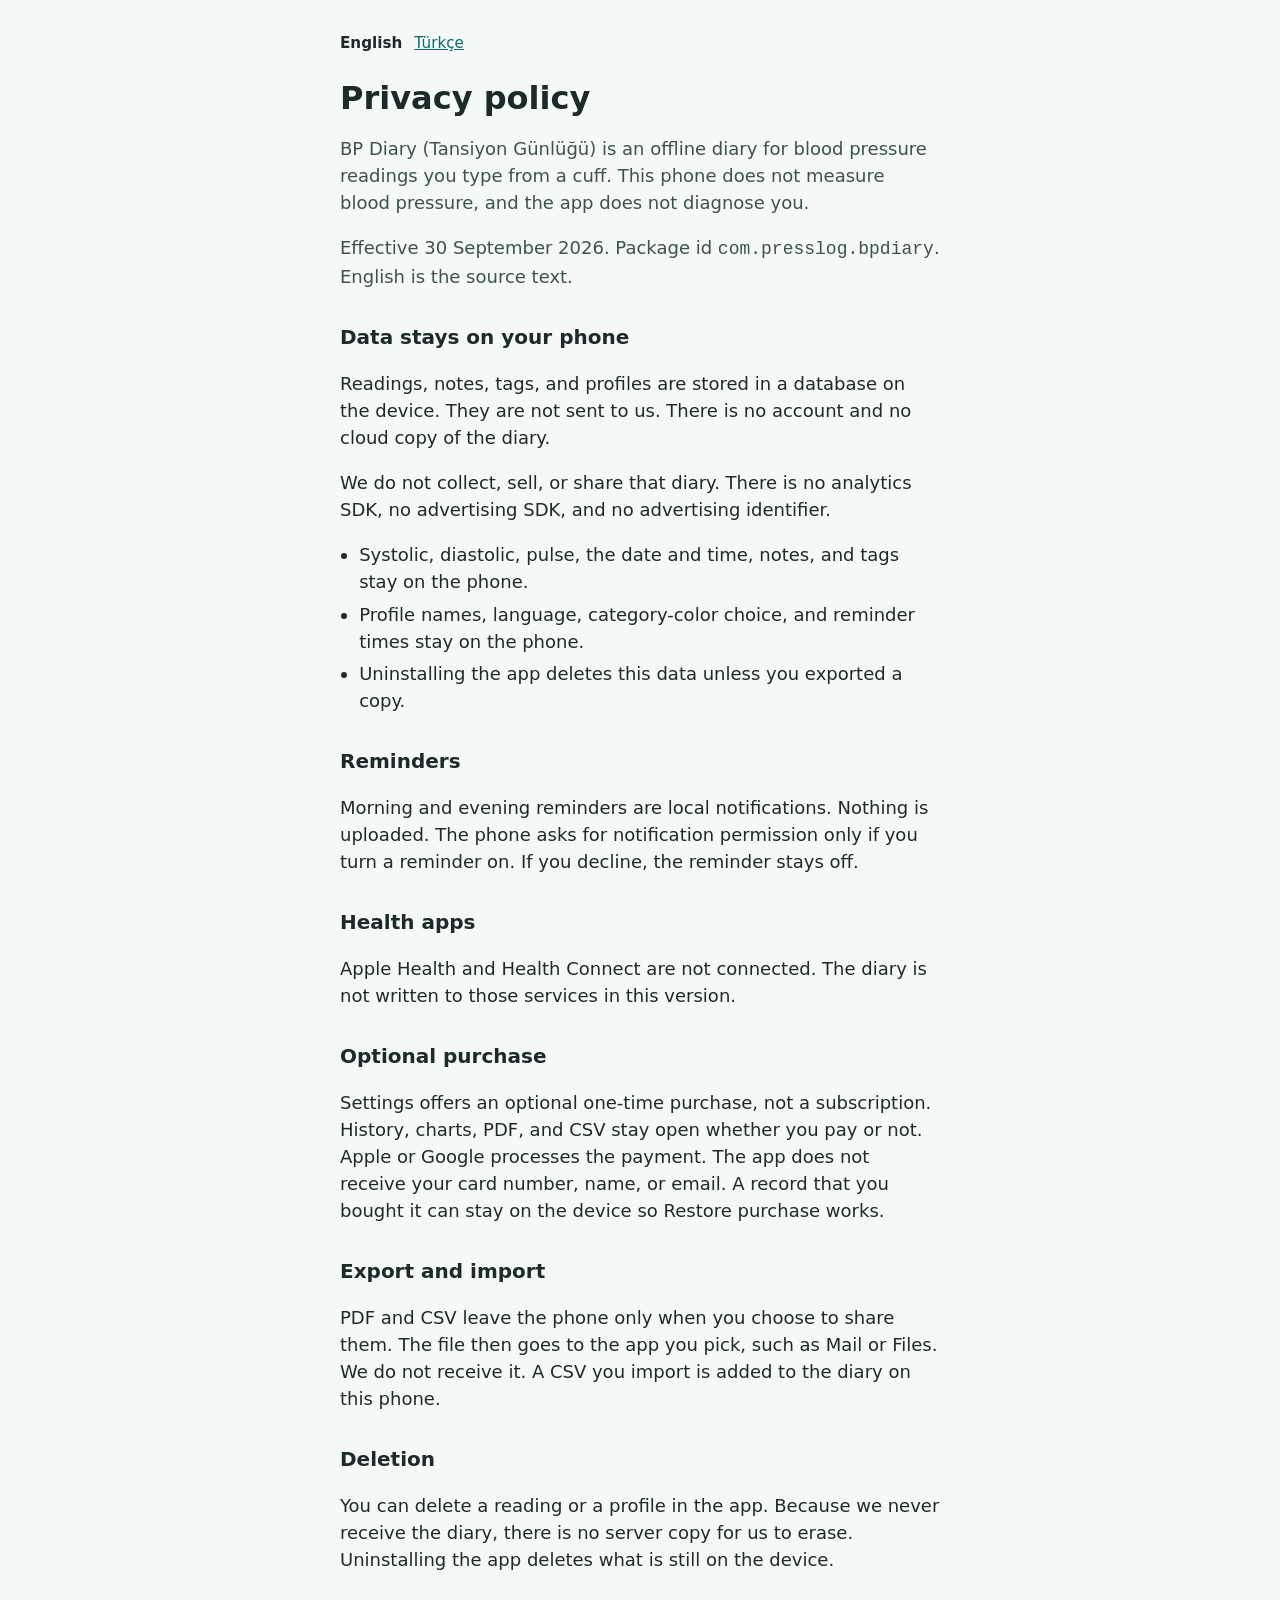
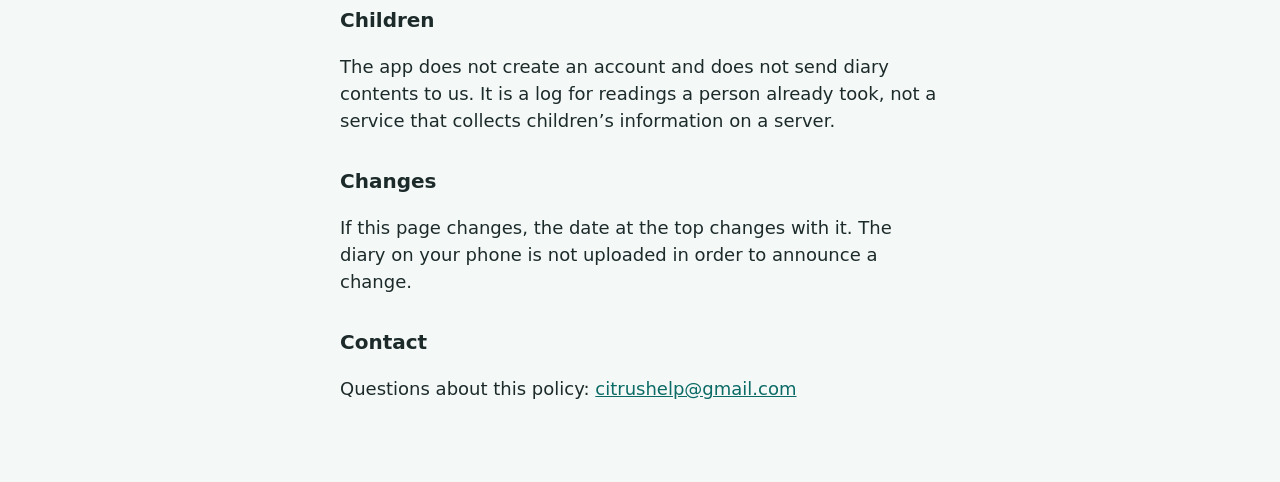
==== index.html @ 2317f580 "Publish the BP Diary privacy policy. The store listing needs a public page. Readings stay on the pho" ====
<!DOCTYPE html>
<html lang="en">
<head>
  <meta charset="utf-8">
  <meta name="viewport" content="width=device-width, initial-scale=1">
  <title>Privacy policy — BP Diary</title>
  <meta name="description" content="BP Diary stores blood pressure readings on your phone. There is no account, no ads, and no analytics.">
  <link rel="stylesheet" href="style.css">
  <link rel="alternate" hreflang="tr" href="tr.html">
</head>
<body>
  <main>
    <nav>
      <a href="index.html" hreflang="en" aria-current="page">English</a>
      <a href="tr.html" hreflang="tr">Türkçe</a>
    </nav>
    <h1>Privacy policy</h1>
    <p class="lede">BP Diary (Tansiyon Günlüğü) is an offline diary for blood pressure readings you type from a cuff. This phone does not measure blood pressure, and the app does not diagnose you.</p>
    <p class="meta">Effective 30 September 2026. Package id <code>com.presslog.bpdiary</code>. English is the source text.</p>

    <h2>Data stays on your phone</h2>
    <p>Readings, notes, tags, and profiles are stored in a database on the device. They are not sent to us. There is no account and no cloud copy of the diary.</p>
    <p>We do not collect, sell, or share that diary. There is no analytics SDK, no advertising SDK, and no advertising identifier.</p>
    <ul>
      <li>Systolic, diastolic, pulse, the date and time, notes, and tags stay on the phone.</li>
      <li>Profile names, language, category-color choice, and reminder times stay on the phone.</li>
      <li>Uninstalling the app deletes this data unless you exported a copy.</li>
    </ul>

    <h2>Reminders</h2>
    <p>Morning and evening reminders are local notifications. Nothing is uploaded. The phone asks for notification permission only if you turn a reminder on. If you decline, the reminder stays off.</p>

    <h2>Health apps</h2>
    <p>Apple Health and Health Connect are not connected. The diary is not written to those services in this version.</p>

    <h2>Optional purchase</h2>
    <p>Settings offers an optional one-time purchase, not a subscription. History, charts, PDF, and CSV stay open whether you pay or not. Apple or Google processes the payment. The app does not receive your card number, name, or email. A record that you bought it can stay on the device so Restore purchase works.</p>

    <h2>Export and import</h2>
    <p>PDF and CSV leave the phone only when you choose to share them. The file then goes to the app you pick, such as Mail or Files. We do not receive it. A CSV you import is added to the diary on this phone.</p>

    <h2>Deletion</h2>
    <p>You can delete a reading or a profile in the app. Because we never receive the diary, there is no server copy for us to erase. Uninstalling the app deletes what is still on the device.</p>

    <h2>Children</h2>
    <p>The app does not create an account and does not send diary contents to us. It is a log for readings a person already took, not a service that collects children’s information on a server.</p>

    <h2>Changes</h2>
    <p>If this page changes, the date at the top changes with it. The diary on your phone is not uploaded in order to announce a change.</p>

    <h2>Contact</h2>
    <p>Questions about this policy: <a href="mailto:citrushelp@gmail.com">citrushelp@gmail.com</a></p>
  </main>
</body>
</html>
---- style.css ----
:root {
  color-scheme: light;
  --ink: #1c2b2a;
  --muted: #3d524f;
  --line: #d5e4e1;
  --paper: #f4f8f7;
  --accent: #0c6b66;
}

* { box-sizing: border-box; }

body {
  margin: 0;
  background: var(--paper);
  color: var(--ink);
  font: 18px/1.5 "Segoe UI", system-ui, sans-serif;
}

main {
  max-width: 40rem;
  margin: 0 auto;
  padding: 2rem 1.25rem 4rem;
}

nav {
  display: flex;
  gap: 0.75rem;
  margin-bottom: 1.5rem;
  font-size: 0.95rem;
}

nav a[aria-current="page"] {
  color: var(--ink);
  font-weight: 700;
  text-decoration: none;
}

h1 {
  font-size: 2rem;
  line-height: 1.2;
  margin: 0 0 0.5rem;
}

h2 {
  font-size: 1.25rem;
  margin: 2rem 0 0.5rem;
}

p, li { color: var(--ink); }

.lede, .meta { color: var(--muted); }

a { color: var(--accent); }

ul { padding-left: 1.2rem; }

li + li { margin-top: 0.35rem }
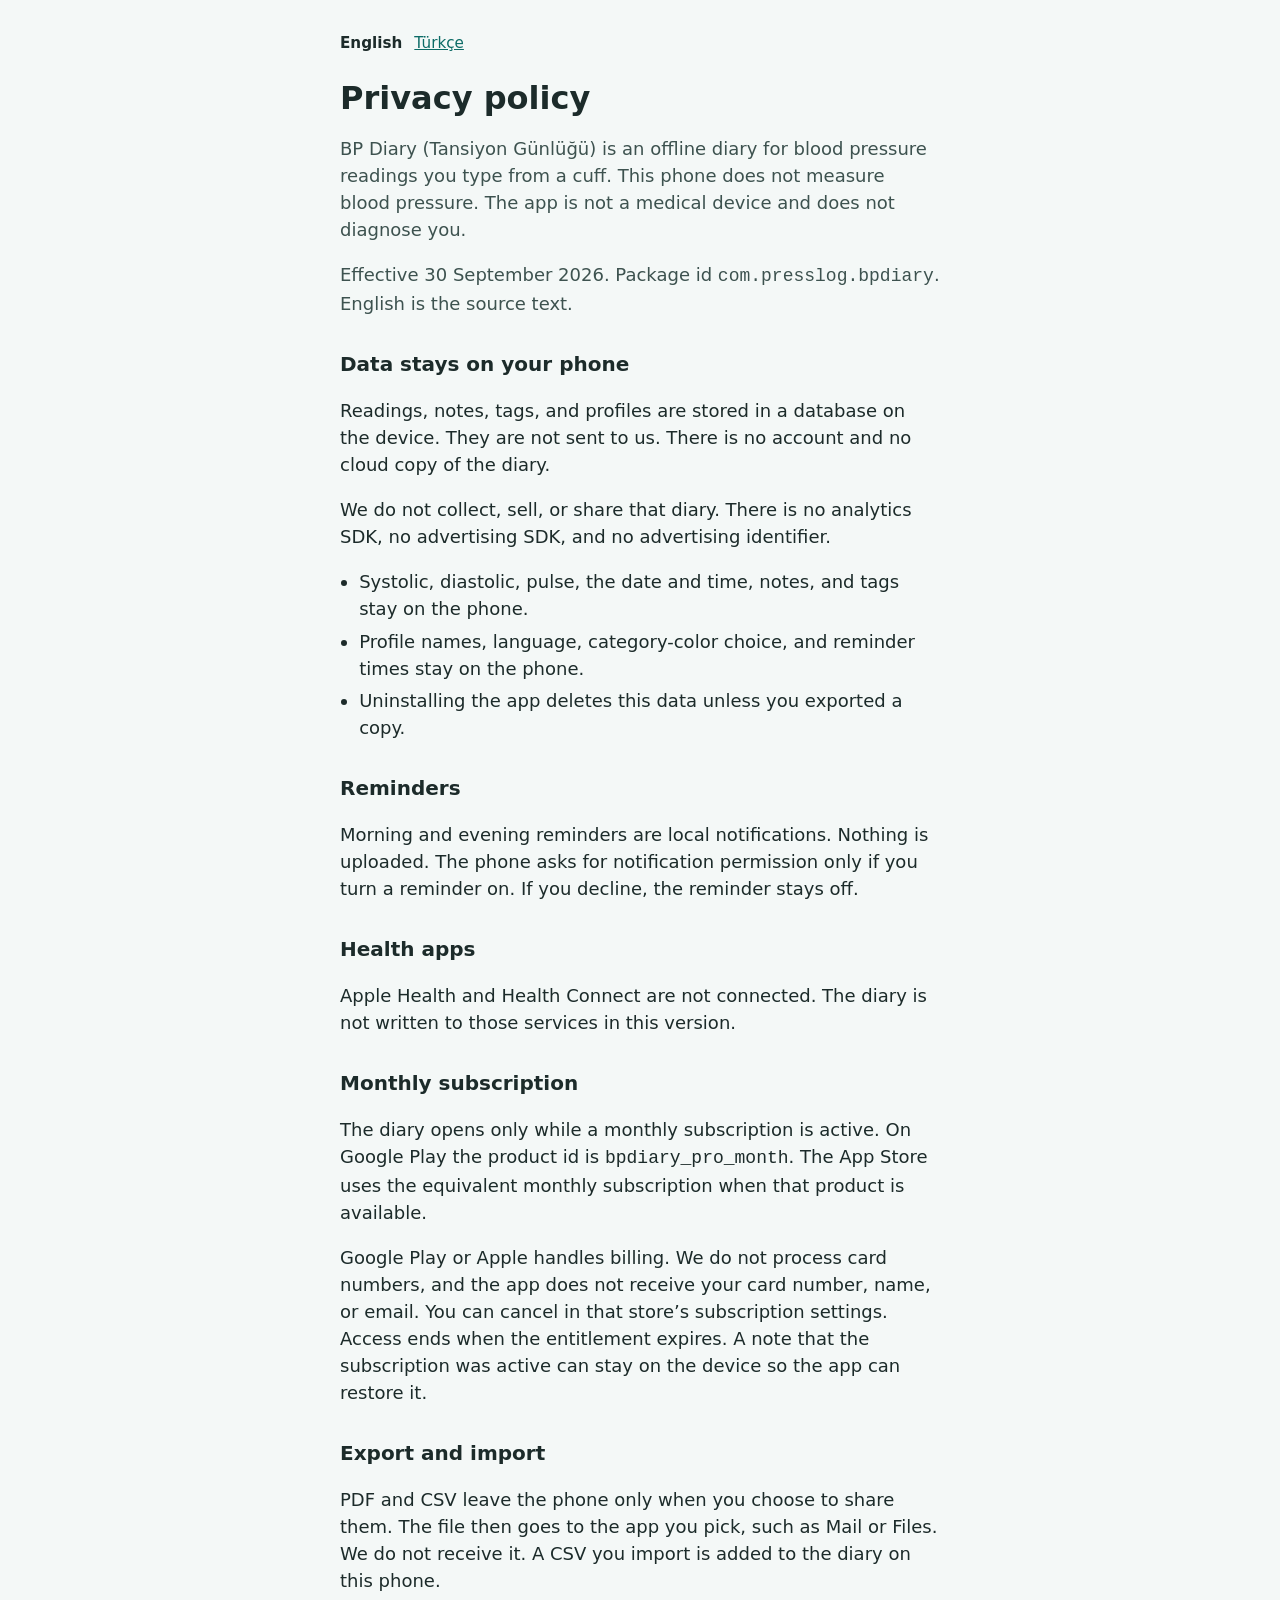
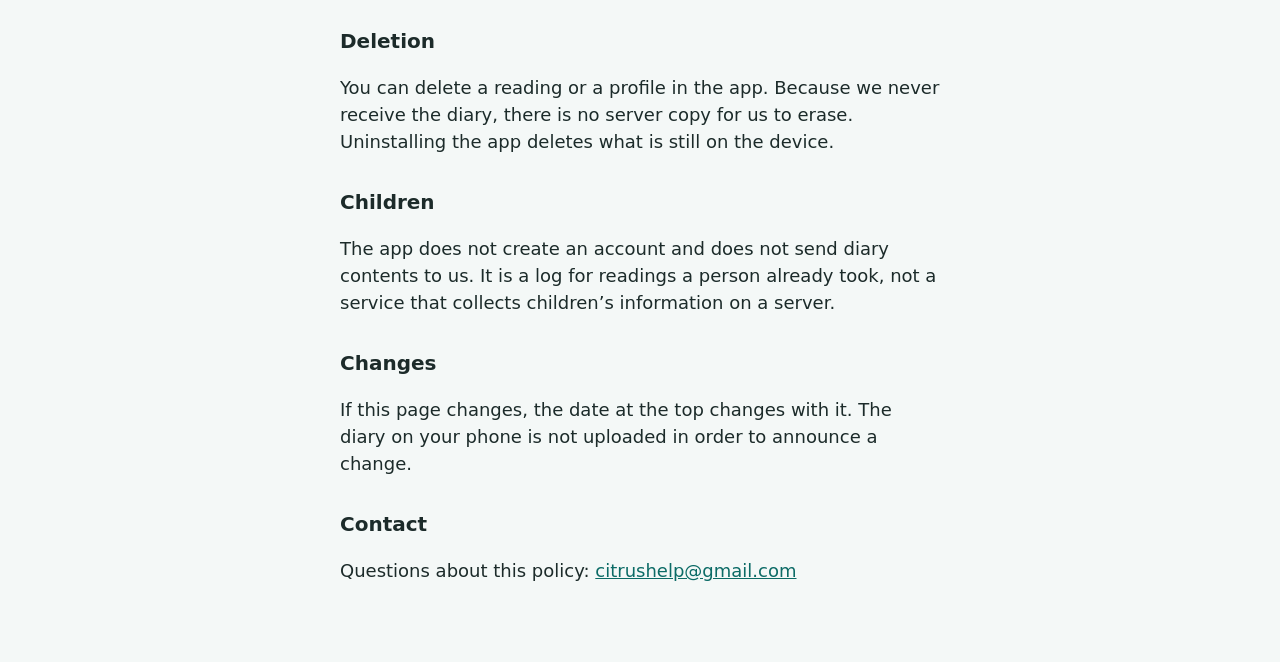
==== commit 154794bd: "Describe diary access as a monthly subscription. The public policy still said an optional one-time p" ====
--- a/index.html
+++ b/index.html
@@ -15,7 +15,7 @@
       <a href="tr.html" hreflang="tr">Türkçe</a>
     </nav>
     <h1>Privacy policy</h1>
-    <p class="lede">BP Diary (Tansiyon Günlüğü) is an offline diary for blood pressure readings you type from a cuff. This phone does not measure blood pressure, and the app does not diagnose you.</p>
+    <p class="lede">BP Diary (Tansiyon Günlüğü) is an offline diary for blood pressure readings you type from a cuff. This phone does not measure blood pressure. The app is not a medical device and does not diagnose you.</p>
     <p class="meta">Effective 30 September 2026. Package id <code>com.presslog.bpdiary</code>. English is the source text.</p>
 
     <h2>Data stays on your phone</h2>
@@ -33,8 +33,9 @@
     <h2>Health apps</h2>
     <p>Apple Health and Health Connect are not connected. The diary is not written to those services in this version.</p>
 
-    <h2>Optional purchase</h2>
-    <p>Settings offers an optional one-time purchase, not a subscription. History, charts, PDF, and CSV stay open whether you pay or not. Apple or Google processes the payment. The app does not receive your card number, name, or email. A record that you bought it can stay on the device so Restore purchase works.</p>
+    <h2>Monthly subscription</h2>
+    <p>The diary opens only while a monthly subscription is active. On Google Play the product id is <code>bpdiary_pro_month</code>. The App Store uses the equivalent monthly subscription when that product is available.</p>
+    <p>Google Play or Apple handles billing. We do not process card numbers, and the app does not receive your card number, name, or email. You can cancel in that store’s subscription settings. Access ends when the entitlement expires. A note that the subscription was active can stay on the device so the app can restore it.</p>
 
     <h2>Export and import</h2>
     <p>PDF and CSV leave the phone only when you choose to share them. The file then goes to the app you pick, such as Mail or Files. We do not receive it. A CSV you import is added to the diary on this phone.</p>
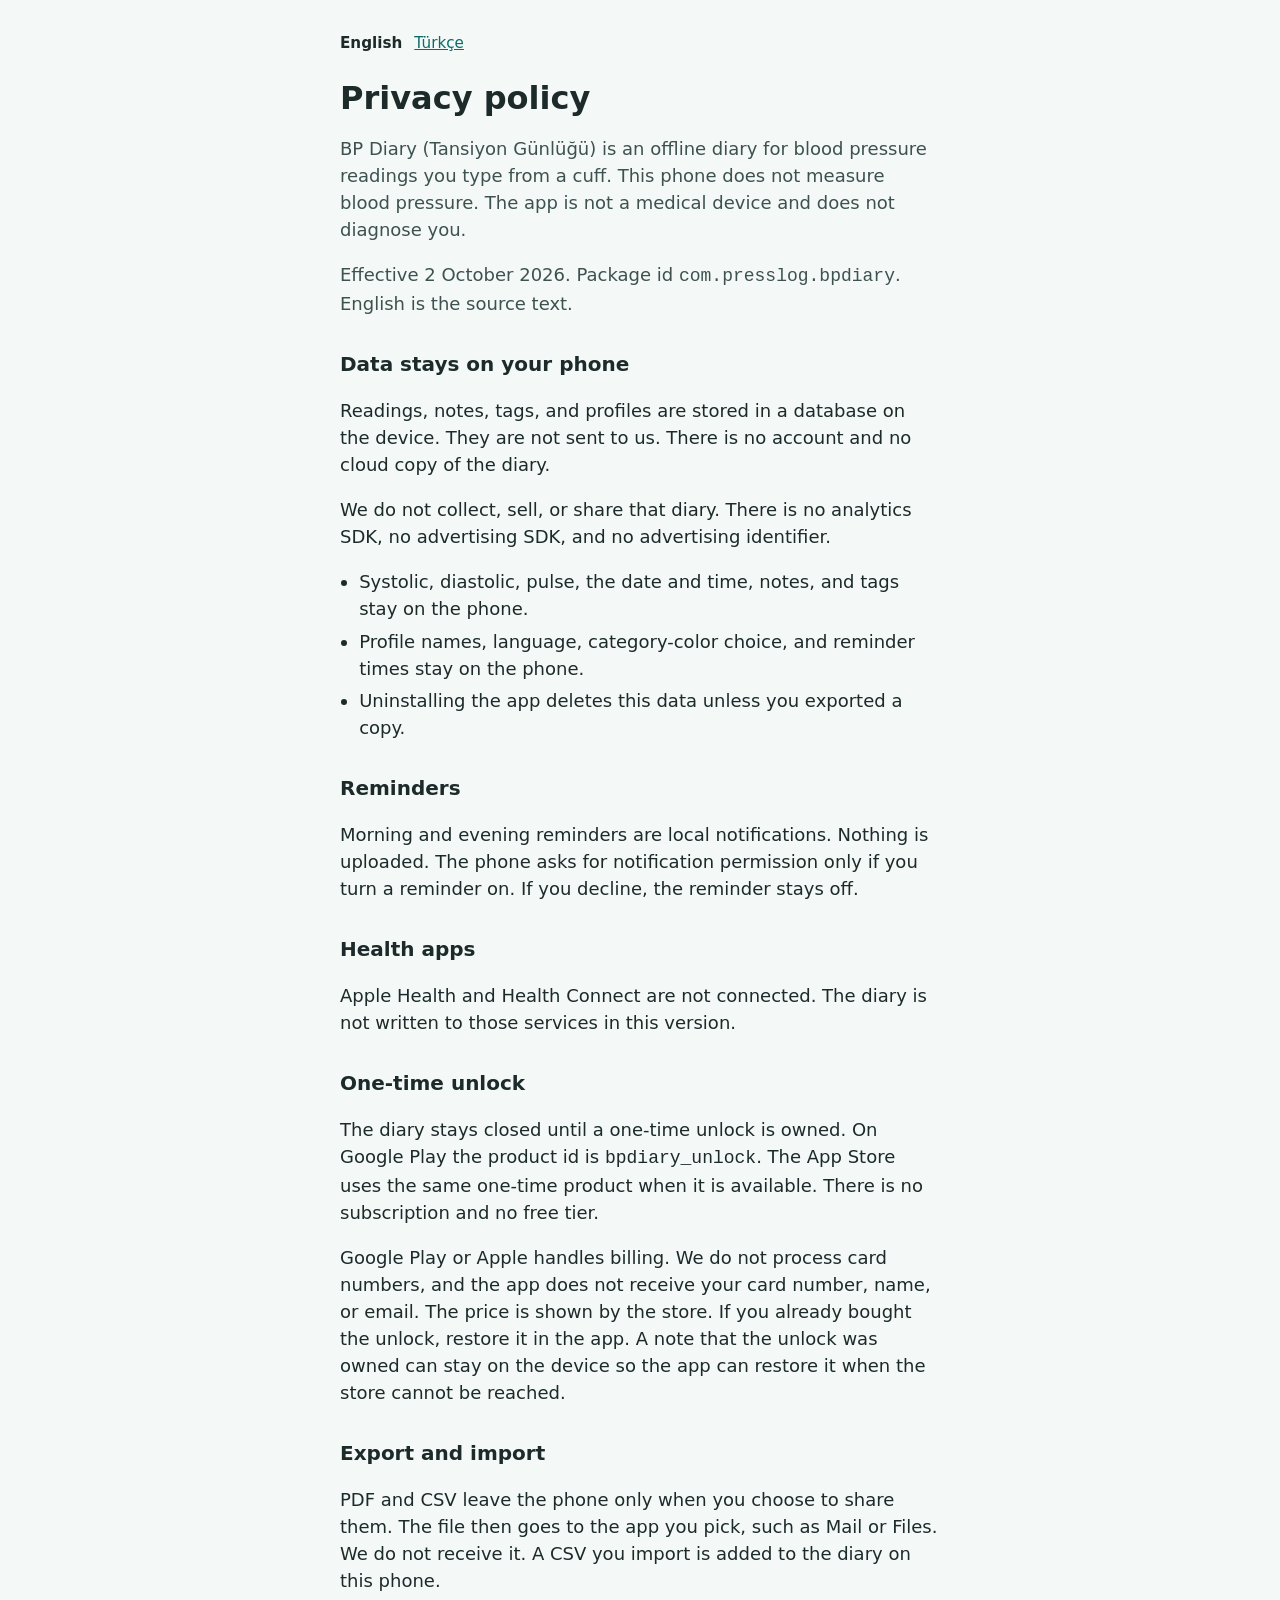
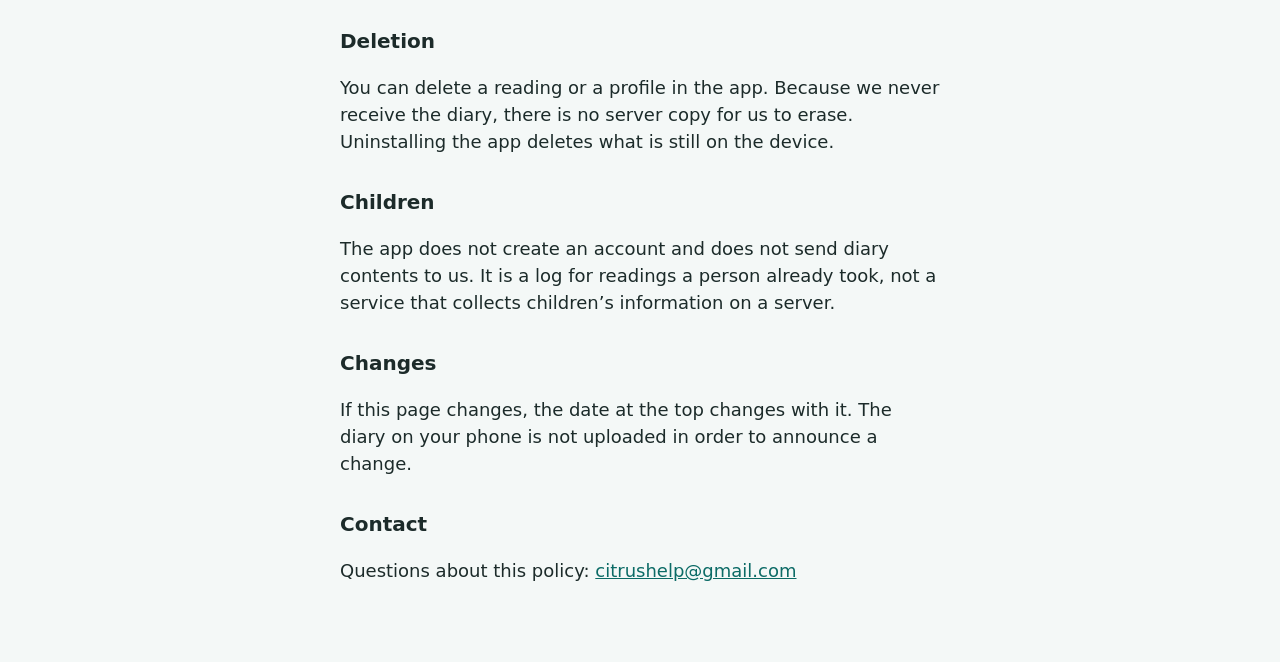
==== commit 7f1ac642: "Describe diary access as a one-time unlock. Co-authored-by: Cursor <cursoragent@cursor.com>" ====
--- a/index.html
+++ b/index.html
@@ -16,7 +16,7 @@
     </nav>
     <h1>Privacy policy</h1>
     <p class="lede">BP Diary (Tansiyon Günlüğü) is an offline diary for blood pressure readings you type from a cuff. This phone does not measure blood pressure. The app is not a medical device and does not diagnose you.</p>
-    <p class="meta">Effective 30 September 2026. Package id <code>com.presslog.bpdiary</code>. English is the source text.</p>
+    <p class="meta">Effective 2 October 2026. Package id <code>com.presslog.bpdiary</code>. English is the source text.</p>
 
     <h2>Data stays on your phone</h2>
     <p>Readings, notes, tags, and profiles are stored in a database on the device. They are not sent to us. There is no account and no cloud copy of the diary.</p>
@@ -33,9 +33,9 @@
     <h2>Health apps</h2>
     <p>Apple Health and Health Connect are not connected. The diary is not written to those services in this version.</p>
 
-    <h2>Monthly subscription</h2>
-    <p>The diary opens only while a monthly subscription is active. On Google Play the product id is <code>bpdiary_pro_month</code>. The App Store uses the equivalent monthly subscription when that product is available.</p>
-    <p>Google Play or Apple handles billing. We do not process card numbers, and the app does not receive your card number, name, or email. You can cancel in that store’s subscription settings. Access ends when the entitlement expires. A note that the subscription was active can stay on the device so the app can restore it.</p>
+    <h2>One-time unlock</h2>
+    <p>The diary stays closed until a one-time unlock is owned. On Google Play the product id is <code>bpdiary_unlock</code>. The App Store uses the same one-time product when it is available. There is no subscription and no free tier.</p>
+    <p>Google Play or Apple handles billing. We do not process card numbers, and the app does not receive your card number, name, or email. The price is shown by the store. If you already bought the unlock, restore it in the app. A note that the unlock was owned can stay on the device so the app can restore it when the store cannot be reached.</p>
 
     <h2>Export and import</h2>
     <p>PDF and CSV leave the phone only when you choose to share them. The file then goes to the app you pick, such as Mail or Files. We do not receive it. A CSV you import is added to the diary on this phone.</p>
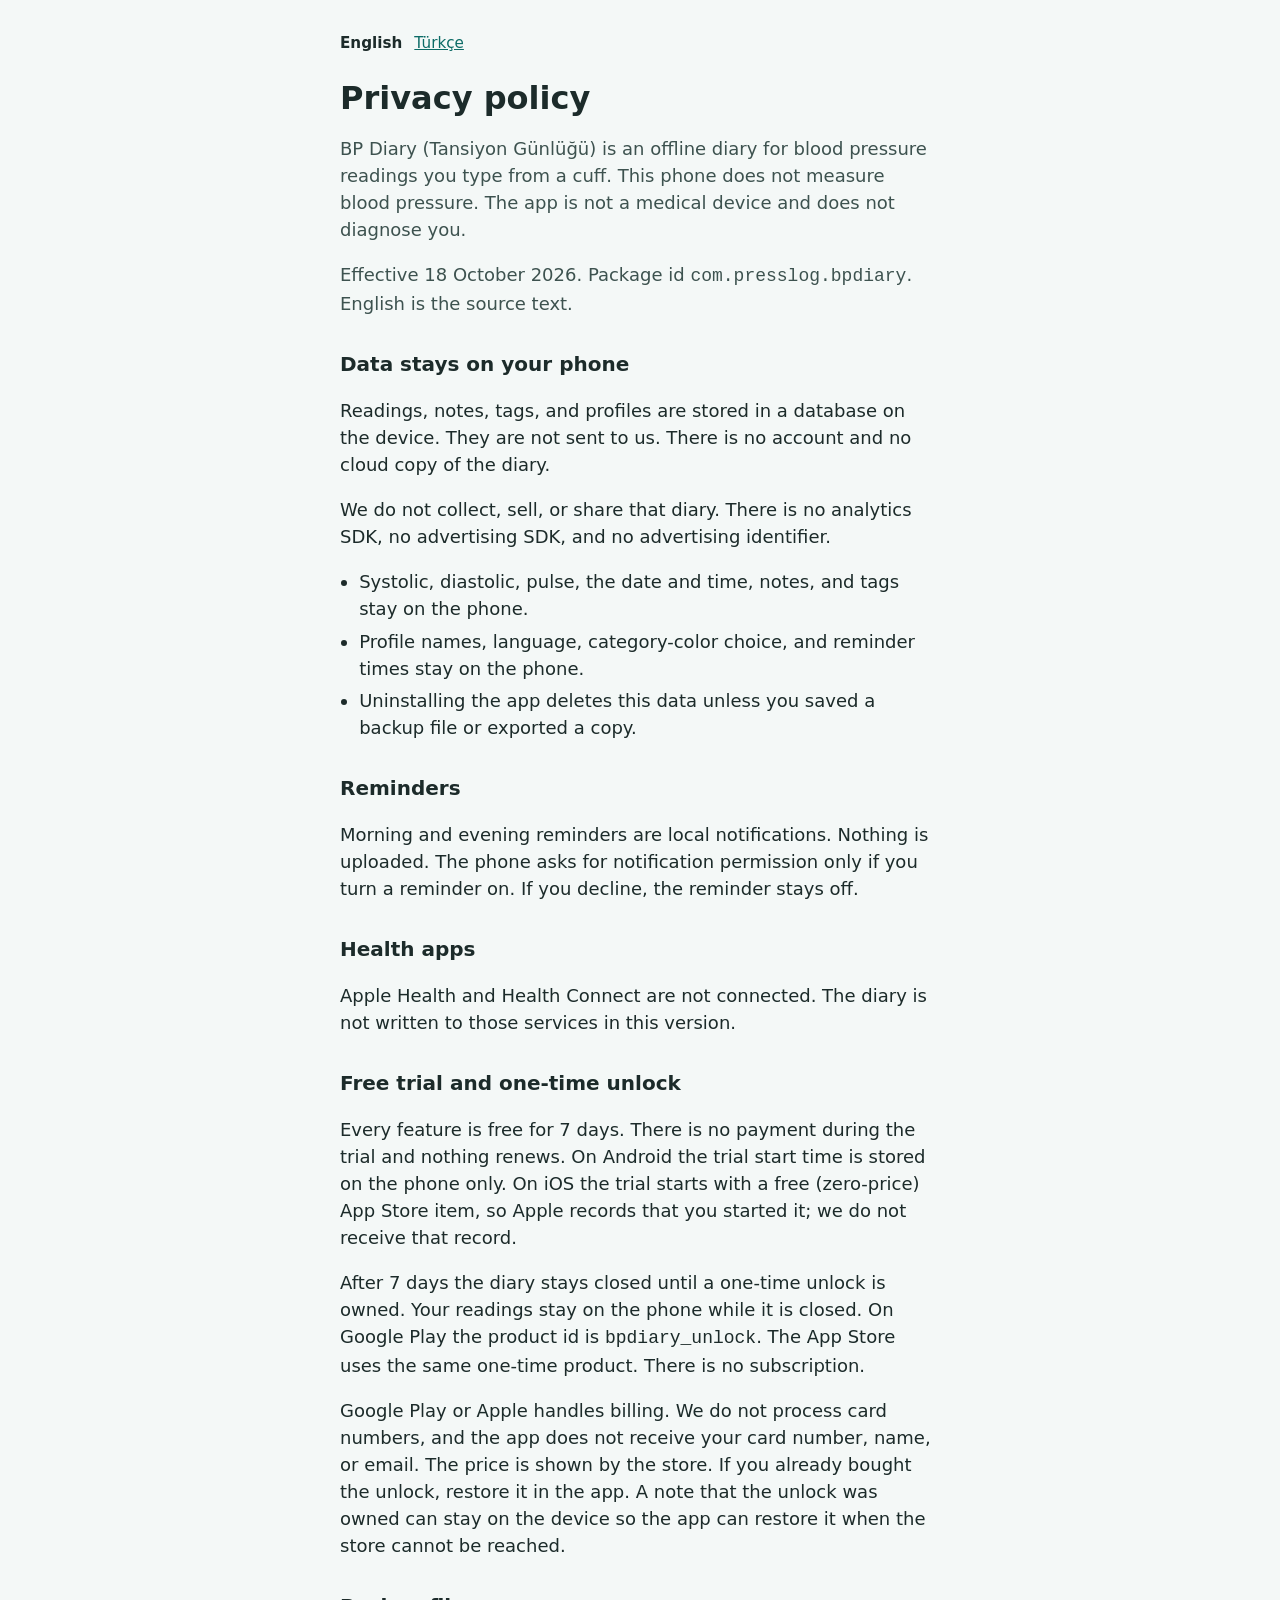
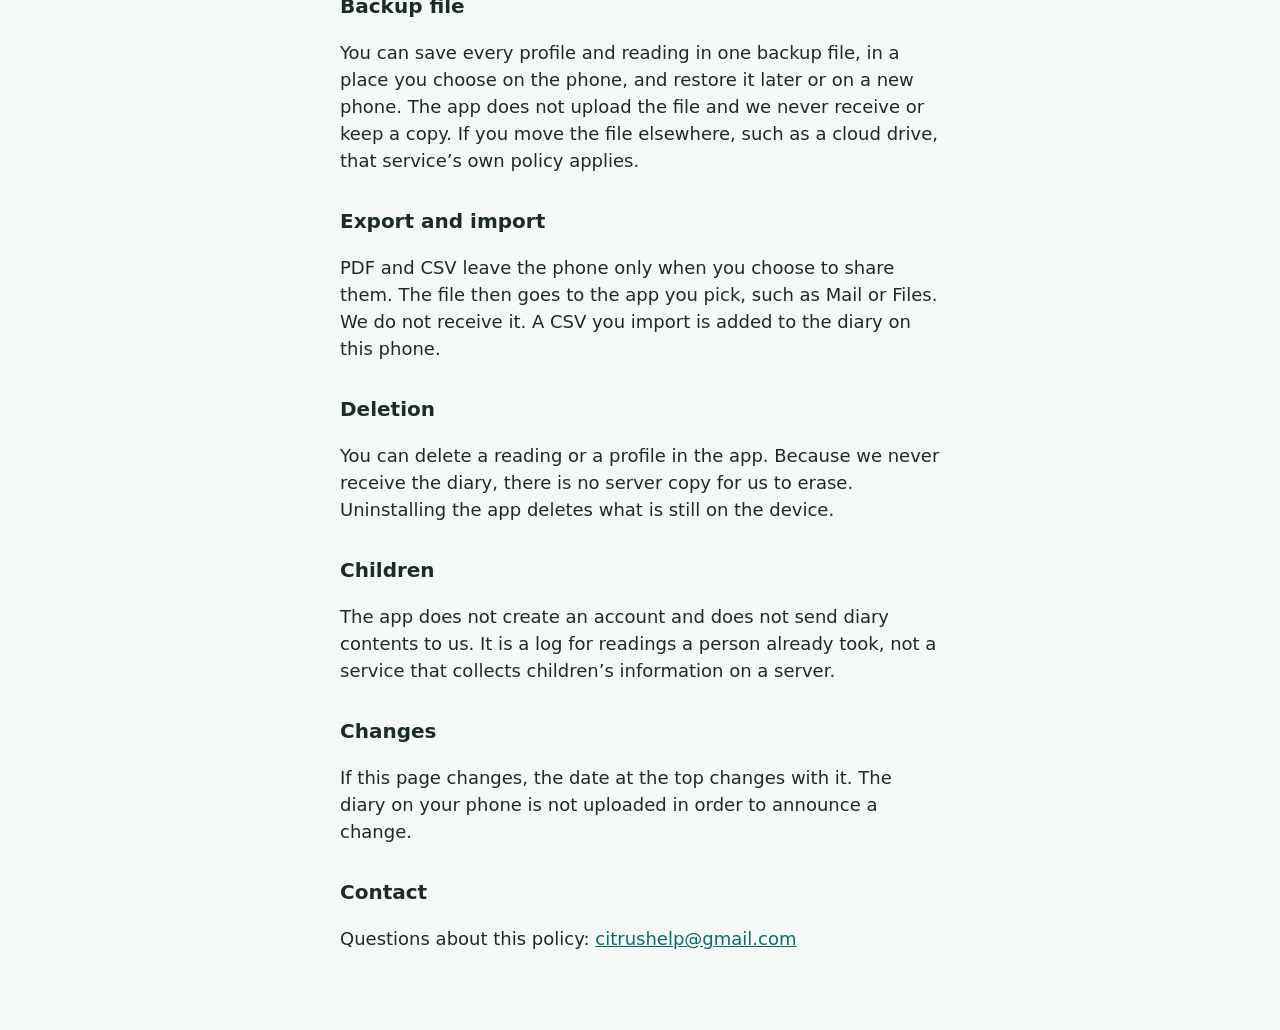
==== commit 25cb2c2a: "Describe the 7-day free trial and the on-phone backup file. Co-Authored-By: Claude Opus 5.5 <noreply" ====
--- a/index.html
+++ b/index.html
@@ -16,7 +16,7 @@
     </nav>
     <h1>Privacy policy</h1>
     <p class="lede">BP Diary (Tansiyon Günlüğü) is an offline diary for blood pressure readings you type from a cuff. This phone does not measure blood pressure. The app is not a medical device and does not diagnose you.</p>
-    <p class="meta">Effective 2 October 2026. Package id <code>com.presslog.bpdiary</code>. English is the source text.</p>
+    <p class="meta">Effective 18 October 2026. Package id <code>com.presslog.bpdiary</code>. English is the source text.</p>
 
     <h2>Data stays on your phone</h2>
     <p>Readings, notes, tags, and profiles are stored in a database on the device. They are not sent to us. There is no account and no cloud copy of the diary.</p>
@@ -24,7 +24,7 @@
     <ul>
       <li>Systolic, diastolic, pulse, the date and time, notes, and tags stay on the phone.</li>
       <li>Profile names, language, category-color choice, and reminder times stay on the phone.</li>
-      <li>Uninstalling the app deletes this data unless you exported a copy.</li>
+      <li>Uninstalling the app deletes this data unless you saved a backup file or exported a copy.</li>
     </ul>
 
     <h2>Reminders</h2>
@@ -33,9 +33,13 @@
     <h2>Health apps</h2>
     <p>Apple Health and Health Connect are not connected. The diary is not written to those services in this version.</p>
 
-    <h2>One-time unlock</h2>
-    <p>The diary stays closed until a one-time unlock is owned. On Google Play the product id is <code>bpdiary_unlock</code>. The App Store uses the same one-time product when it is available. There is no subscription and no free tier.</p>
+    <h2>Free trial and one-time unlock</h2>
+    <p>Every feature is free for 7 days. There is no payment during the trial and nothing renews. On Android the trial start time is stored on the phone only. On iOS the trial starts with a free (zero-price) App Store item, so Apple records that you started it; we do not receive that record.</p>
+    <p>After 7 days the diary stays closed until a one-time unlock is owned. Your readings stay on the phone while it is closed. On Google Play the product id is <code>bpdiary_unlock</code>. The App Store uses the same one-time product. There is no subscription.</p>
     <p>Google Play or Apple handles billing. We do not process card numbers, and the app does not receive your card number, name, or email. The price is shown by the store. If you already bought the unlock, restore it in the app. A note that the unlock was owned can stay on the device so the app can restore it when the store cannot be reached.</p>
+
+    <h2>Backup file</h2>
+    <p>You can save every profile and reading in one backup file, in a place you choose on the phone, and restore it later or on a new phone. The app does not upload the file and we never receive or keep a copy. If you move the file elsewhere, such as a cloud drive, that service’s own policy applies.</p>
 
     <h2>Export and import</h2>
     <p>PDF and CSV leave the phone only when you choose to share them. The file then goes to the app you pick, such as Mail or Files. We do not receive it. A CSV you import is added to the diary on this phone.</p>
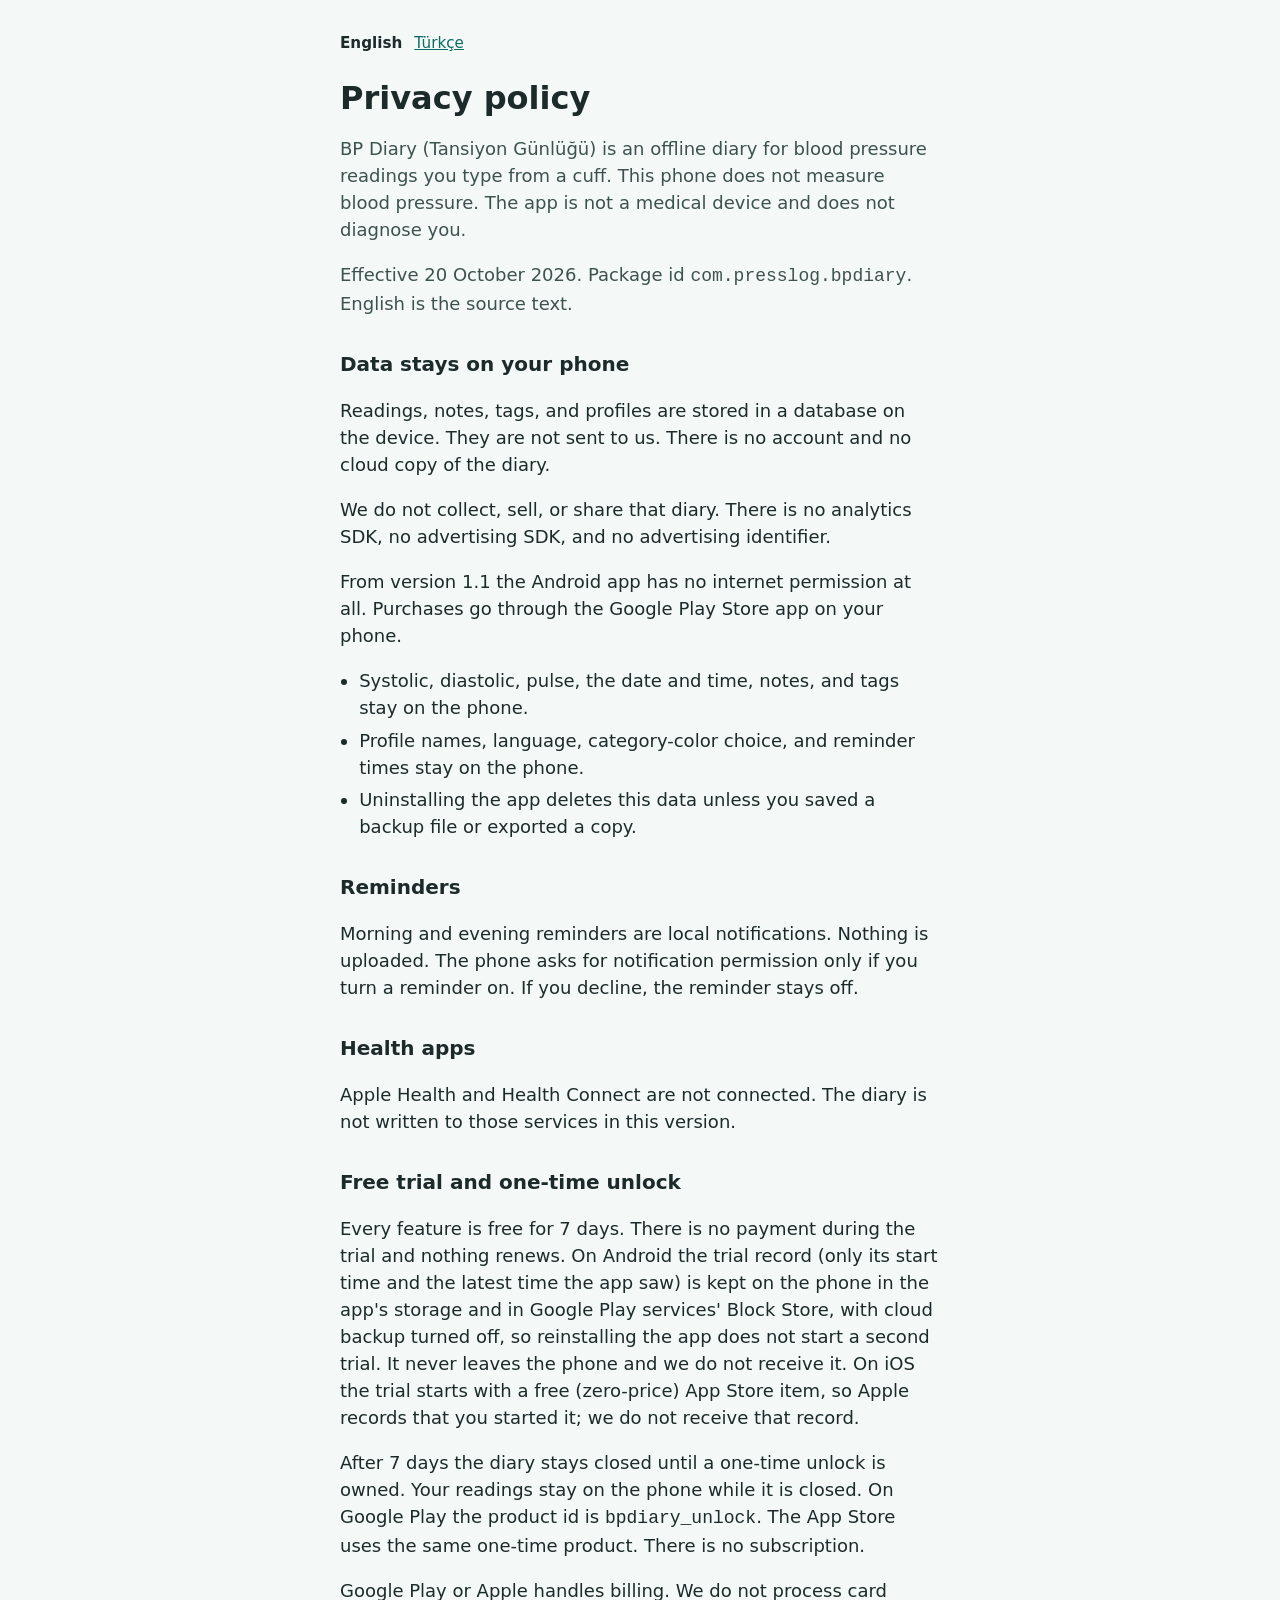
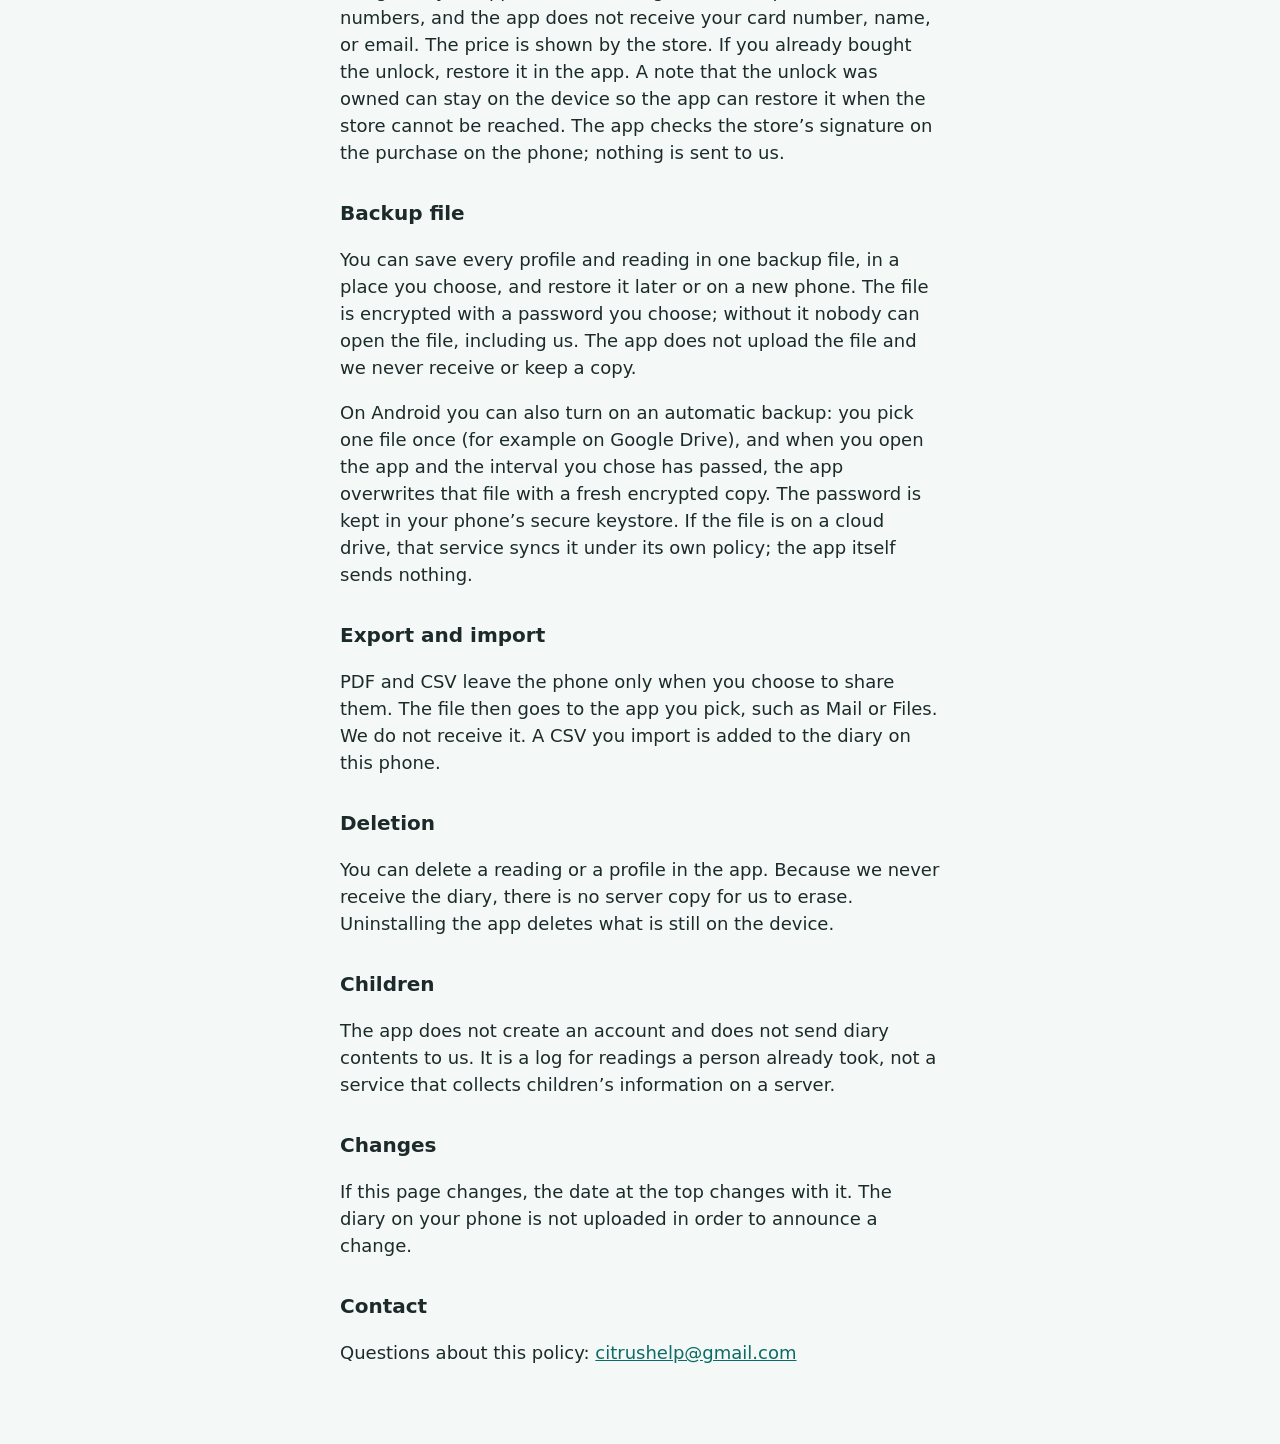
==== commit afa41862: "Describe Block Store trial record, encrypted and automatic backup, no internet permission. Co-Author" ====
--- a/index.html
+++ b/index.html
@@ -16,11 +16,12 @@
     </nav>
     <h1>Privacy policy</h1>
     <p class="lede">BP Diary (Tansiyon Günlüğü) is an offline diary for blood pressure readings you type from a cuff. This phone does not measure blood pressure. The app is not a medical device and does not diagnose you.</p>
-    <p class="meta">Effective 18 October 2026. Package id <code>com.presslog.bpdiary</code>. English is the source text.</p>
+    <p class="meta">Effective 20 October 2026. Package id <code>com.presslog.bpdiary</code>. English is the source text.</p>
 
     <h2>Data stays on your phone</h2>
     <p>Readings, notes, tags, and profiles are stored in a database on the device. They are not sent to us. There is no account and no cloud copy of the diary.</p>
     <p>We do not collect, sell, or share that diary. There is no analytics SDK, no advertising SDK, and no advertising identifier.</p>
+    <p>From version 1.1 the Android app has no internet permission at all. Purchases go through the Google Play Store app on your phone.</p>
     <ul>
       <li>Systolic, diastolic, pulse, the date and time, notes, and tags stay on the phone.</li>
       <li>Profile names, language, category-color choice, and reminder times stay on the phone.</li>
@@ -34,12 +35,13 @@
     <p>Apple Health and Health Connect are not connected. The diary is not written to those services in this version.</p>
 
     <h2>Free trial and one-time unlock</h2>
-    <p>Every feature is free for 7 days. There is no payment during the trial and nothing renews. On Android the trial start time is stored on the phone only. On iOS the trial starts with a free (zero-price) App Store item, so Apple records that you started it; we do not receive that record.</p>
+    <p>Every feature is free for 7 days. There is no payment during the trial and nothing renews. On Android the trial record (only its start time and the latest time the app saw) is kept on the phone in the app's storage and in Google Play services' Block Store, with cloud backup turned off, so reinstalling the app does not start a second trial. It never leaves the phone and we do not receive it. On iOS the trial starts with a free (zero-price) App Store item, so Apple records that you started it; we do not receive that record.</p>
     <p>After 7 days the diary stays closed until a one-time unlock is owned. Your readings stay on the phone while it is closed. On Google Play the product id is <code>bpdiary_unlock</code>. The App Store uses the same one-time product. There is no subscription.</p>
-    <p>Google Play or Apple handles billing. We do not process card numbers, and the app does not receive your card number, name, or email. The price is shown by the store. If you already bought the unlock, restore it in the app. A note that the unlock was owned can stay on the device so the app can restore it when the store cannot be reached.</p>
+    <p>Google Play or Apple handles billing. We do not process card numbers, and the app does not receive your card number, name, or email. The price is shown by the store. If you already bought the unlock, restore it in the app. A note that the unlock was owned can stay on the device so the app can restore it when the store cannot be reached. The app checks the store’s signature on the purchase on the phone; nothing is sent to us.</p>
 
     <h2>Backup file</h2>
-    <p>You can save every profile and reading in one backup file, in a place you choose on the phone, and restore it later or on a new phone. The app does not upload the file and we never receive or keep a copy. If you move the file elsewhere, such as a cloud drive, that service’s own policy applies.</p>
+    <p>You can save every profile and reading in one backup file, in a place you choose, and restore it later or on a new phone. The file is encrypted with a password you choose; without it nobody can open the file, including us. The app does not upload the file and we never receive or keep a copy.</p>
+    <p>On Android you can also turn on an automatic backup: you pick one file once (for example on Google Drive), and when you open the app and the interval you chose has passed, the app overwrites that file with a fresh encrypted copy. The password is kept in your phone’s secure keystore. If the file is on a cloud drive, that service syncs it under its own policy; the app itself sends nothing.</p>
 
     <h2>Export and import</h2>
     <p>PDF and CSV leave the phone only when you choose to share them. The file then goes to the app you pick, such as Mail or Files. We do not receive it. A CSV you import is added to the diary on this phone.</p>
